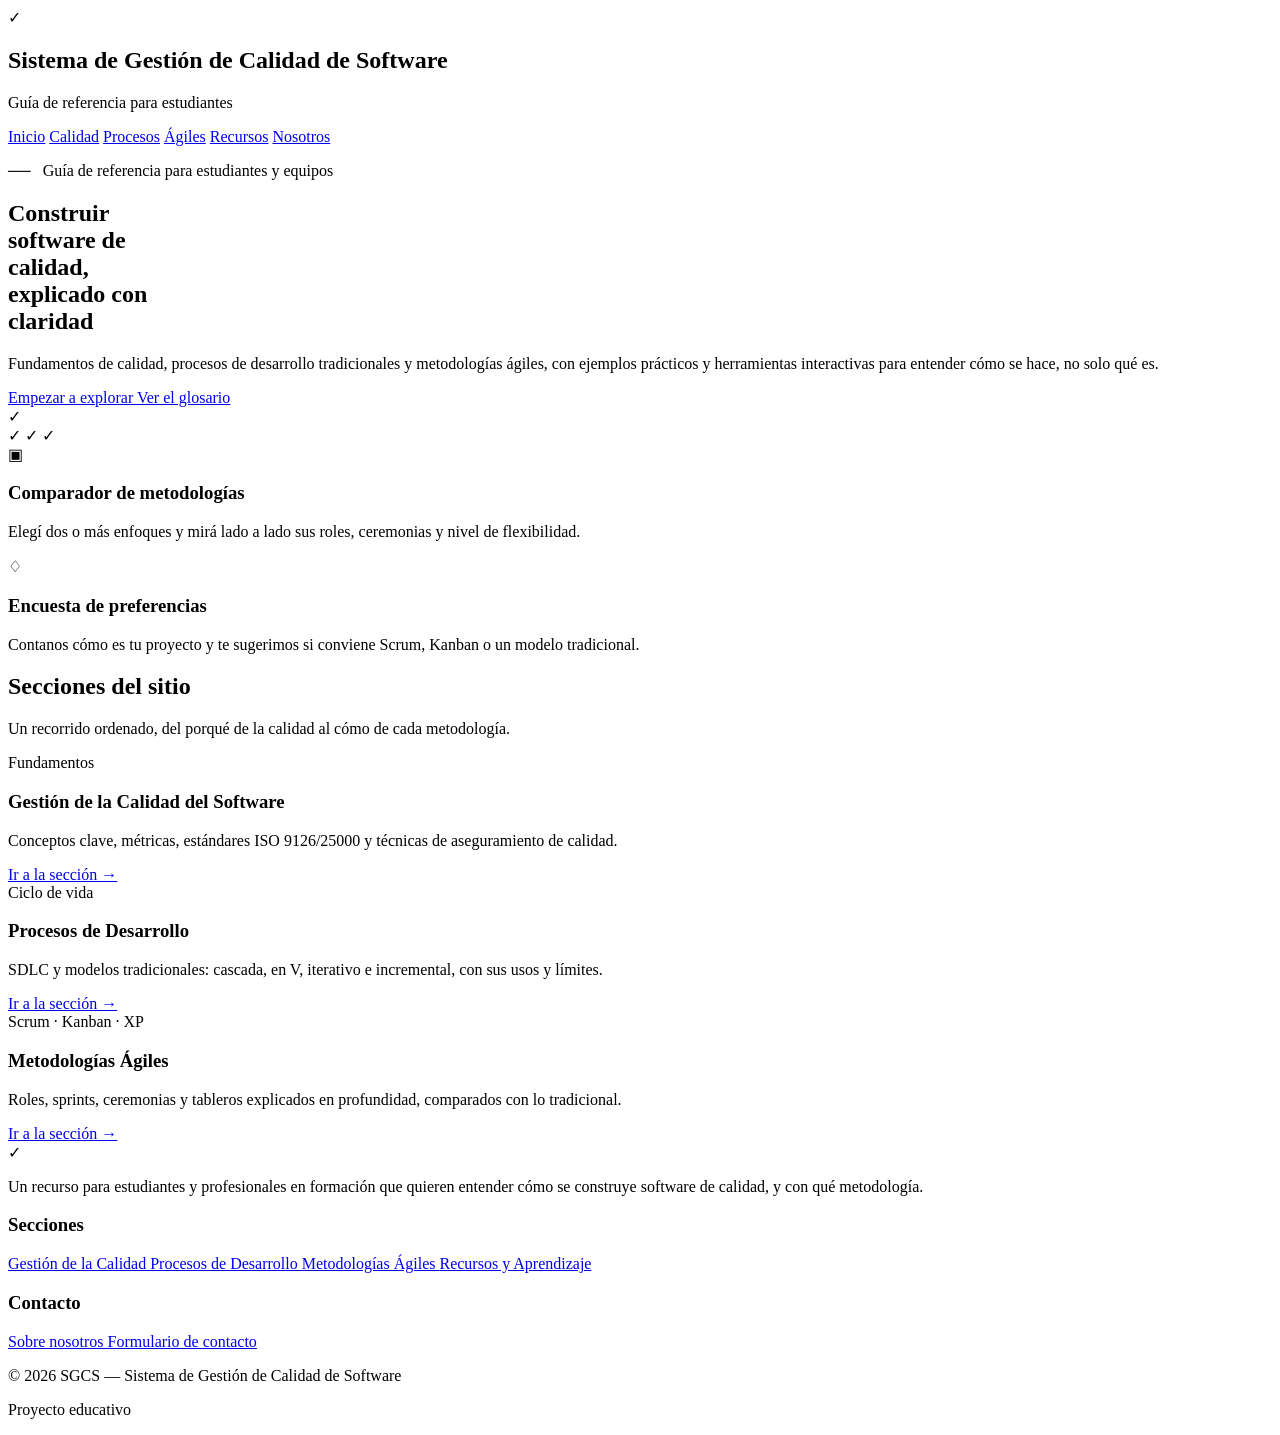
==== docs/index.html @ 2958c005 "Add initial HTML structure for documentation Initial commit of the HTML structure for the Software Q" ====
<!DOCTYPE html>
<html lang="es">
<head>
    <meta charset="UTF-8">
    <meta name="viewport" content="width=device-width, initial-scale=1.0">

    <title>Sistema de Gestión de Calidad de Software</title>

    <link rel="stylesheet" href="style.css">
</head>

<body>

    <!-- ENCABEZADO -->
    <header>
        <div class="logo">
            <div class="logo-circulo">✓</div>

            <div>
                <h2>Sistema de Gestión de Calidad de Software</h2>
                <p>Guía de referencia para estudiantes</p>
            </div>
        </div>

        <!-- MENÚ -->
        <nav>
            <a href="index.html" class="activo">Inicio</a>
            <a href="calidad.html">Calidad</a>
            <a href="procesos.html">Procesos</a>
            <a href="agiles.html">Ágiles</a>
            <a href="recursos.html">Recursos</a>
            <a href="nosotros.html">Nosotros</a>
        </nav>
    </header>


    <!-- CONTENIDO PRINCIPAL -->
    <main class="inicio">

        <!-- TEXTO -->
        <section class="presentacion">

            <p class="subtitulo">
                ── &nbsp; Guía de referencia para estudiantes y equipos
            </p>

            <h1>
                Construir<br>
                software de<br>
                calidad,<br>
                explicado con<br>
                claridad
            </h1>

            <p class="descripcion">
                Fundamentos de calidad, procesos de desarrollo
                tradicionales y metodologías ágiles, con ejemplos
                prácticos y herramientas interactivas para entender
                cómo se hace, no solo qué es.
            </p>

            <div class="botones">
                <a href="calidad.html" class="boton-principal">
                    Empezar a explorar
                </a>

                <a href="recursos.html" class="boton-secundario">
                    Ver el glosario
                </a>
            </div>

        </section>


        <!-- ILUSTRACIÓN -->
        <section class="ilustracion">

            <div class="circulo-grande">

                <div class="circulo-punteado">

                    <div class="circulo-interno">

                        <span class="cuadrado cuadrado1"></span>
                        <span class="cuadrado cuadrado2"></span>
                        <span class="cuadrado cuadrado3"></span>
                        <span class="cuadrado cuadrado4"></span>
                        <span class="cuadrado cuadrado5"></span>
                        <span class="cuadrado cuadrado6"></span>
                        <span class="cuadrado cuadrado7"></span>
                        <span class="cuadrado cuadrado8"></span>

                        <div class="check">
                            ✓
                        </div>

                    </div>

                </div>

                <span class="check-externo check1">✓</span>
                <span class="check-externo check2">✓</span>
                <span class="check-externo check3">✓</span>

            </div>

        </section>

    </main>

    <!-- HERRAMIENTAS DESTACADAS -->

<section class="herramientas">

    <div class="herramienta">

        <div class="icono">
            ▣
        </div>

        <div>
            <h3>Comparador de metodologías</h3>

            <p>
                Elegí dos o más enfoques y mirá lado a lado sus
                roles, ceremonias y nivel de flexibilidad.
            </p>
        </div>

    </div>


    <div class="herramienta">

        <div class="icono">
            ♢
        </div>

        <div>
            <h3>Encuesta de preferencias</h3>

            <p>
                Contanos cómo es tu proyecto y te sugerimos si
                conviene Scrum, Kanban o un modelo tradicional.
            </p>
        </div>

    </div>

</section>


<!-- SECCIONES DEL SITIO -->

<section class="secciones">

    <div class="titulo-secciones">

        <h2>Secciones del sitio</h2>

        <p>
            Un recorrido ordenado, del porqué de la
            calidad al cómo de cada metodología.
        </p>

    </div>


    <div class="tarjetas">

        <!-- TARJETA 1 -->

        <article class="tarjeta">

            <span class="etiqueta">
                Fundamentos
            </span>

            <h3>
                Gestión de la Calidad del Software
            </h3>

            <p>
                Conceptos clave, métricas, estándares ISO
                9126/25000 y técnicas de aseguramiento de
                calidad.
            </p>

            <a href="calidad.html">
                Ir a la sección →
            </a>

        </article>


        <!-- TARJETA 2 -->

        <article class="tarjeta">

            <span class="etiqueta">
                Ciclo de vida
            </span>

            <h3>
                Procesos de Desarrollo
            </h3>

            <p>
                SDLC y modelos tradicionales: cascada, en V,
                iterativo e incremental, con sus usos y límites.
            </p>

            <a href="procesos.html">
                Ir a la sección →
            </a>

        </article>


        <!-- TARJETA 3 -->

        <article class="tarjeta">

            <span class="etiqueta etiqueta-verde">
                Scrum · Kanban · XP
            </span>

            <h3>
                Metodologías Ágiles
            </h3>

            <p>
                Roles, sprints, ceremonias y tableros explicados
                en profundidad, comparados con lo tradicional.
            </p>

            <a href="agiles.html">
                Ir a la sección →
            </a>

        </article>

    </div>

</section>

<!-- FOOTER -->

<footer class="footer">

    <div class="footer-contenido">

        <!-- DESCRIPCIÓN -->

        <div class="footer-descripcion">

            <div class="footer-logo">
                ✓
            </div>

            <p>
                Un recurso para estudiantes y profesionales
                en formación que quieren entender cómo se
                construye software de calidad, y con qué
                metodología.
            </p>

        </div>


        <!-- SECCIONES -->

        <div class="footer-columna">

            <h3>Secciones</h3>

            <a href="calidad.html">
                Gestión de la Calidad
            </a>

            <a href="procesos.html">
                Procesos de Desarrollo
            </a>

            <a href="agiles.html">
                Metodologías Ágiles
            </a>

            <a href="recursos.html">
                Recursos y Aprendizaje
            </a>

        </div>


        <!-- CONTACTO -->

        <div class="footer-columna">

            <h3>Contacto</h3>

            <a href="nosotros.html">
                Sobre nosotros
            </a>

            <a href="#">
                Formulario de contacto
            </a>

        </div>

    </div>


    <!-- PARTE INFERIOR -->

    <div class="footer-inferior">

        <p>
            © 2026 SGCS — Sistema de Gestión de Calidad de Software
        </p>

        <p>
            Proyecto educativo
        </p>

    </div>

</footer>

    <script src="script.js"></script>

</body>
</html>
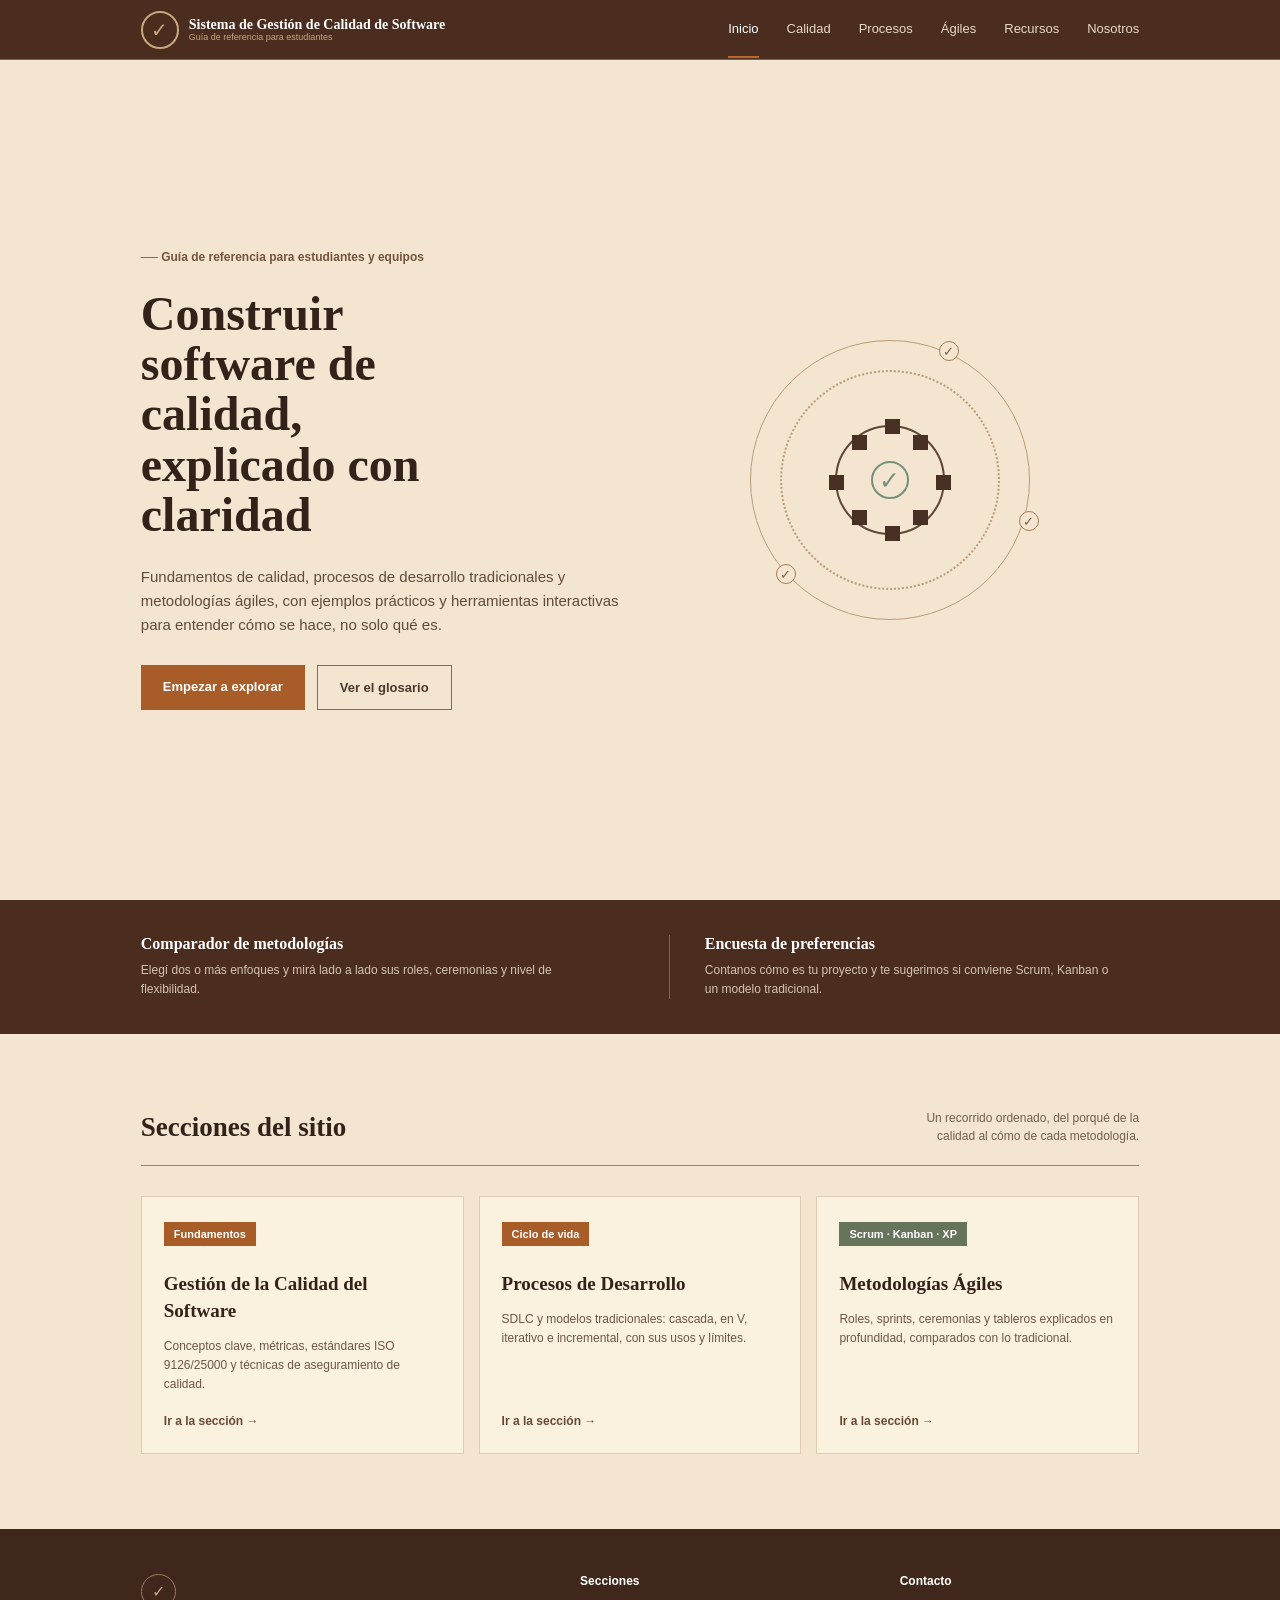
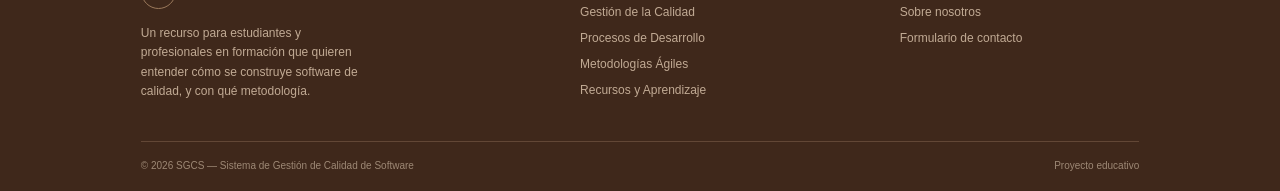
==== commit b1b35816: "Remove icon divs from tools section Removed icon divs from tools section in index.html." ====
--- a/docs/index.html
+++ b/docs/index.html
@@ -41,7 +41,7 @@
         <section class="presentacion">
 
             <p class="subtitulo">
-                ── &nbsp; Guía de referencia para estudiantes y equipos
+                ── Guía de referencia para estudiantes y equipos
             </p>
 
             <h1>
@@ -114,10 +114,6 @@
 
     <div class="herramienta">
 
-        <div class="icono">
-            ▣
-        </div>
-
         <div>
             <h3>Comparador de metodologías</h3>
 
@@ -131,10 +127,6 @@
 
 
     <div class="herramienta">
-
-        <div class="icono">
-            ♢
-        </div>
 
         <div>
             <h3>Encuesta de preferencias</h3>
--- a/docs/style.css
+++ b/docs/style.css
@@ -0,0 +1,873 @@
+/* ==================================================
+   CONFIGURACIÓN GENERAL
+================================================== */
+
+* {
+    margin: 0;
+    padding: 0;
+    box-sizing: border-box;
+}
+
+html {
+    scroll-behavior: smooth;
+}
+
+body {
+    background-color: #f3e5cf;
+    color: #332219;
+    font-family: Arial, sans-serif;
+}
+
+
+/* ==================================================
+   ENCABEZADO / HEADER
+================================================== */
+
+header {
+    height: 60px;
+    background-color: #4a2d1f;
+    color: white;
+
+    display: flex;
+    align-items: center;
+    justify-content: space-between;
+
+    padding: 0 11%;
+
+    border-bottom: 1px solid #80634f;
+}
+
+
+/* ---------- LOGO ---------- */
+
+.logo {
+    display: flex;
+    align-items: center;
+    gap: 10px;
+}
+
+.logo-circulo {
+    width: 38px;
+    height: 38px;
+
+    border: 2px solid #c8a77c;
+    border-radius: 50%;
+
+    display: flex;
+    align-items: center;
+    justify-content: center;
+
+    color: #c8a77c;
+    font-size: 20px;
+}
+
+.logo h2 {
+    font-family: Georgia, serif;
+    font-size: 14px;
+    line-height: 15px;
+}
+
+.logo p {
+    font-size: 9px;
+    color: #c8a77c;
+}
+
+
+/* ---------- MENÚ ---------- */
+
+nav {
+    display: flex;
+    gap: 28px;
+}
+
+nav a {
+    color: #e9d9c2;
+    text-decoration: none;
+
+    font-size: 13px;
+
+    padding: 20px 0;
+
+    transition: 0.2s;
+}
+
+nav a:hover {
+    color: white;
+}
+
+nav .activo {
+    border-bottom: 2px solid #b66a32;
+    color: white;
+}
+
+
+/* ==================================================
+   PÁGINA PRINCIPAL / HERO
+================================================== */
+
+.inicio {
+    min-height: calc(100vh - 60px);
+
+    display: flex;
+    align-items: center;
+
+    padding: 60px 11%;
+}
+
+
+/* ---------- TEXTO ---------- */
+
+.presentacion {
+    width: 50%;
+}
+
+.subtitulo {
+    color: #73543e;
+
+    font-size: 12px;
+    font-weight: bold;
+
+    margin-bottom: 25px;
+}
+
+h1 {
+    font-family: Georgia, serif;
+
+    font-size: 48px;
+    line-height: 1.05;
+
+    margin-bottom: 25px;
+}
+
+.descripcion {
+    width: 500px;
+
+    font-size: 15px;
+    line-height: 1.6;
+
+    color: #604b3c;
+
+    margin-bottom: 28px;
+}
+
+
+/* ==================================================
+   BOTONES
+================================================== */
+
+.botones {
+    display: flex;
+    gap: 12px;
+}
+
+.botones a {
+    text-decoration: none;
+
+    font-weight: bold;
+    font-size: 13px;
+
+    padding: 14px 22px;
+
+    transition: 0.2s;
+}
+
+
+/* Botón principal */
+
+.boton-principal {
+    background-color: #a85d29;
+    color: white;
+}
+
+.boton-principal:hover {
+    background-color: #87491f;
+}
+
+
+/* Botón secundario */
+
+.boton-secundario {
+    border: 1px solid #806b59;
+    color: #4d392c;
+}
+
+.boton-secundario:hover {
+    background-color: #e5d3ba;
+}
+
+
+/* ==================================================
+   ILUSTRACIÓN
+================================================== */
+
+.ilustracion {
+    width: 50%;
+
+    display: flex;
+    justify-content: center;
+    align-items: center;
+}
+
+.circulo-grande {
+    width: 280px;
+    height: 280px;
+
+    border: 1px solid #b99d7b;
+    border-radius: 50%;
+
+    position: relative;
+
+    display: flex;
+    justify-content: center;
+    align-items: center;
+}
+
+.circulo-punteado {
+    width: 220px;
+    height: 220px;
+
+    border: 2px dotted #b99d7b;
+    border-radius: 50%;
+
+    display: flex;
+    align-items: center;
+    justify-content: center;
+}
+
+.circulo-interno {
+    width: 110px;
+    height: 110px;
+
+    border: 2px solid #604737;
+    border-radius: 50%;
+
+    position: relative;
+
+    display: flex;
+    align-items: center;
+    justify-content: center;
+}
+
+
+/* ---------- CUADRADOS ---------- */
+
+.cuadrado {
+    width: 15px;
+    height: 15px;
+
+    background-color: #493025;
+
+    position: absolute;
+}
+
+
+/* Posiciones */
+
+.cuadrado1 {
+    top: -8px;
+    left: 48px;
+}
+
+.cuadrado2 {
+    top: 8px;
+    right: 15px;
+}
+
+.cuadrado3 {
+    right: -8px;
+    top: 48px;
+}
+
+.cuadrado4 {
+    right: 15px;
+    bottom: 8px;
+}
+
+.cuadrado5 {
+    bottom: -8px;
+    left: 48px;
+}
+
+.cuadrado6 {
+    bottom: 8px;
+    left: 15px;
+}
+
+.cuadrado7 {
+    left: -8px;
+    top: 48px;
+}
+
+.cuadrado8 {
+    top: 8px;
+    left: 15px;
+}
+
+
+/* ---------- CHECK CENTRAL ---------- */
+
+.check {
+    width: 38px;
+    height: 38px;
+
+    border: 2px solid #77917d;
+    border-radius: 50%;
+
+    display: flex;
+    justify-content: center;
+    align-items: center;
+
+    color: #77917d;
+
+    font-size: 25px;
+}
+
+
+/* ---------- CHECKS EXTERNOS ---------- */
+
+.check-externo {
+    width: 20px;
+    height: 20px;
+
+    border: 1px solid #a77d57;
+    border-radius: 50%;
+
+    position: absolute;
+
+    display: flex;
+    align-items: center;
+    justify-content: center;
+
+    color: #806044;
+
+    font-size: 13px;
+
+    background-color: #f3e5cf;
+}
+
+.check1 {
+    top: 0;
+    right: 70px;
+}
+
+.check2 {
+    right: -10px;
+    top: 170px;
+}
+
+.check3 {
+    bottom: 35px;
+    left: 25px;
+}
+
+
+/* ==================================================
+   HERRAMIENTAS
+================================================== */
+
+.herramientas {
+    background-color: #4a2d1f;
+    color: white;
+
+    display: flex;
+
+    padding: 35px 11%;
+
+    gap: 60px;
+}
+
+.herramienta {
+    width: 50%;
+
+    display: flex;
+    align-items: flex-start;
+
+    gap: 18px;
+
+    padding-right: 30px;
+}
+
+.herramienta + .herramienta {
+    border-left: 1px solid #80634f;
+
+    padding-left: 35px;
+}
+
+
+/* ---------- ICONOS ---------- */
+
+.icono {
+    color: #d7bd94;
+
+    font-size: 22px;
+
+    min-width: 25px;
+}
+
+
+/* ---------- TEXTO ---------- */
+
+.herramienta h3 {
+    font-family: Georgia, serif;
+
+    font-size: 16px;
+
+    margin-bottom: 8px;
+}
+
+.herramienta p {
+    color: #d5c3b0;
+
+    font-size: 12px;
+
+    line-height: 1.6;
+}
+
+
+/* ==================================================
+   SECCIONES DEL SITIO
+================================================== */
+
+.secciones {
+    background-color: #f3e5cf;
+
+    padding: 75px 11%;
+}
+
+
+/* ---------- TÍTULO ---------- */
+
+.titulo-secciones {
+    display: flex;
+
+    align-items: center;
+    justify-content: space-between;
+
+    border-bottom: 1px solid #9d8369;
+
+    padding-bottom: 20px;
+
+    margin-bottom: 30px;
+}
+
+.titulo-secciones h2 {
+    font-family: Georgia, serif;
+
+    font-size: 27px;
+}
+
+.titulo-secciones p {
+    width: 250px;
+
+    text-align: right;
+
+    color: #735f4e;
+
+    font-size: 12px;
+
+    line-height: 1.5;
+}
+
+
+/* ==================================================
+   TARJETAS
+================================================== */
+
+.tarjetas {
+    display: grid;
+
+    grid-template-columns: repeat(3, 1fr);
+
+    gap: 15px;
+}
+
+.tarjeta {
+    background-color: #fbf1df;
+
+    border: 1px solid #dfcdb3;
+
+    min-height: 220px;
+
+    padding: 25px 22px;
+
+    display: flex;
+
+    flex-direction: column;
+
+    transition: 0.2s;
+}
+
+
+/* Efecto al pasar el mouse */
+
+.tarjeta:hover {
+    transform: translateY(-3px);
+
+    box-shadow: 0 5px 15px rgba(70, 45, 30, 0.08);
+}
+
+
+/* ==================================================
+   ETIQUETAS DE TARJETAS
+================================================== */
+
+.etiqueta {
+    background-color: #a85d29;
+
+    color: white;
+
+    font-size: 11px;
+    font-weight: bold;
+
+    padding: 6px 10px;
+
+    width: fit-content;
+
+    margin-bottom: 25px;
+}
+
+
+/* Etiqueta verde */
+
+.etiqueta-verde {
+    background-color: #66745b;
+}
+
+
+/* ==================================================
+   TEXTO DE TARJETAS
+================================================== */
+
+.tarjeta h3 {
+    font-family: Georgia, serif;
+
+    font-size: 19px;
+
+    line-height: 1.4;
+
+    margin-bottom: 12px;
+}
+
+.tarjeta p {
+    color: #6b5747;
+
+    font-size: 12px;
+
+    line-height: 1.6;
+
+    margin-bottom: 20px;
+}
+
+
+/* ---------- LINK ---------- */
+
+.tarjeta a {
+    color: #684936;
+
+    text-decoration: none;
+
+    font-size: 12px;
+
+    font-weight: bold;
+
+    margin-top: auto;
+
+    transition: 0.2s;
+}
+
+.tarjeta a:hover {
+    color: #a85d29;
+}
+
+
+/* ==================================================
+   FOOTER
+================================================== */
+
+.footer {
+    background-color: #3f281b;
+
+    color: #d8c6b2;
+
+    padding: 45px 11% 20px;
+}
+
+
+/* ---------- CONTENIDO ---------- */
+
+.footer-contenido {
+    display: grid;
+
+    grid-template-columns: 1.5fr 1fr 1fr;
+
+    gap: 80px;
+
+    padding-bottom: 40px;
+}
+
+
+/* ---------- DESCRIPCIÓN ---------- */
+
+.footer-logo {
+    width: 35px;
+    height: 35px;
+
+    border: 1px solid #9b795b;
+
+    border-radius: 50%;
+
+    display: flex;
+
+    align-items: center;
+    justify-content: center;
+
+    color: #c7a47d;
+
+    margin-bottom: 15px;
+}
+
+.footer-descripcion p {
+    width: 230px;
+
+    font-size: 12px;
+
+    line-height: 1.6;
+
+    color: #c1aa94;
+}
+
+
+/* ---------- COLUMNAS ---------- */
+
+.footer-columna {
+    display: flex;
+
+    flex-direction: column;
+
+    gap: 12px;
+}
+
+.footer-columna h3 {
+    color: white;
+
+    font-size: 12px;
+
+    margin-bottom: 5px;
+}
+
+.footer-columna a {
+    color: #c1aa94;
+
+    text-decoration: none;
+
+    font-size: 12px;
+
+    transition: 0.2s;
+}
+
+.footer-columna a:hover {
+    color: white;
+}
+
+
+/* ==================================================
+   PARTE INFERIOR DEL FOOTER
+================================================== */
+
+.footer-inferior {
+    border-top: 1px solid #624736;
+
+    padding-top: 18px;
+
+    display: flex;
+
+    justify-content: space-between;
+
+    font-size: 10px;
+
+    color: #9d8875;
+}
+
+
+/* ==================================================
+   RESPONSIVE - TABLETS
+================================================== */
+
+@media (max-width: 900px) {
+
+    header {
+        padding: 0 5%;
+    }
+
+    nav {
+        gap: 12px;
+    }
+
+    .inicio {
+        padding: 50px 5%;
+    }
+
+    h1 {
+        font-size: 40px;
+    }
+
+    .descripcion {
+        width: 100%;
+    }
+
+    .secciones {
+        padding: 60px 5%;
+    }
+
+    .footer {
+        padding-left: 5%;
+        padding-right: 5%;
+    }
+}
+
+
+/* ==================================================
+   RESPONSIVE - CELULARES
+================================================== */
+
+@media (max-width: 700px) {
+
+    /* ---------- HEADER ---------- */
+
+    header {
+        height: auto;
+
+        padding: 15px 5%;
+
+        flex-direction: column;
+
+        gap: 15px;
+    }
+
+    nav {
+        flex-wrap: wrap;
+
+        justify-content: center;
+
+        gap: 15px;
+    }
+
+    nav a {
+        padding: 5px;
+    }
+
+
+    /* ---------- HERO ---------- */
+
+    .inicio {
+        flex-direction: column;
+
+        gap: 50px;
+
+        padding: 50px 5%;
+    }
+
+    .presentacion,
+    .ilustracion {
+        width: 100%;
+    }
+
+    h1 {
+        font-size: 38px;
+    }
+
+    .descripcion {
+        width: 100%;
+    }
+
+
+    /* ---------- ILUSTRACIÓN ---------- */
+
+    .circulo-grande {
+        width: 230px;
+        height: 230px;
+    }
+
+    .circulo-punteado {
+        width: 180px;
+        height: 180px;
+    }
+
+
+    /* ---------- HERRAMIENTAS ---------- */
+
+    .herramientas {
+        flex-direction: column;
+
+        gap: 30px;
+
+        padding: 35px 5%;
+    }
+
+    .herramienta {
+        width: 100%;
+
+        padding-right: 0;
+    }
+
+    .herramienta + .herramienta {
+        border-left: none;
+
+        border-top: 1px solid #80634f;
+
+        padding-left: 0;
+
+        padding-top: 25px;
+    }
+
+
+    /* ---------- SECCIONES ---------- */
+
+    .secciones {
+        padding: 50px 5%;
+    }
+
+    .titulo-secciones {
+        flex-direction: column;
+
+        align-items: flex-start;
+
+        gap: 15px;
+    }
+
+    .titulo-secciones p {
+        width: 100%;
+
+        text-align: left;
+    }
+
+
+    /* ---------- TARJETAS ---------- */
+
+    .tarjetas {
+        grid-template-columns: 1fr;
+    }
+
+
+    /* ---------- FOOTER ---------- */
+
+    .footer {
+        padding: 40px 5% 20px;
+    }
+
+    .footer-contenido {
+        grid-template-columns: 1fr;
+
+        gap: 35px;
+    }
+
+    .footer-descripcion p {
+        width: 100%;
+    }
+
+    .footer-inferior {
+        flex-direction: column;
+
+        gap: 10px;
+    }
+}
